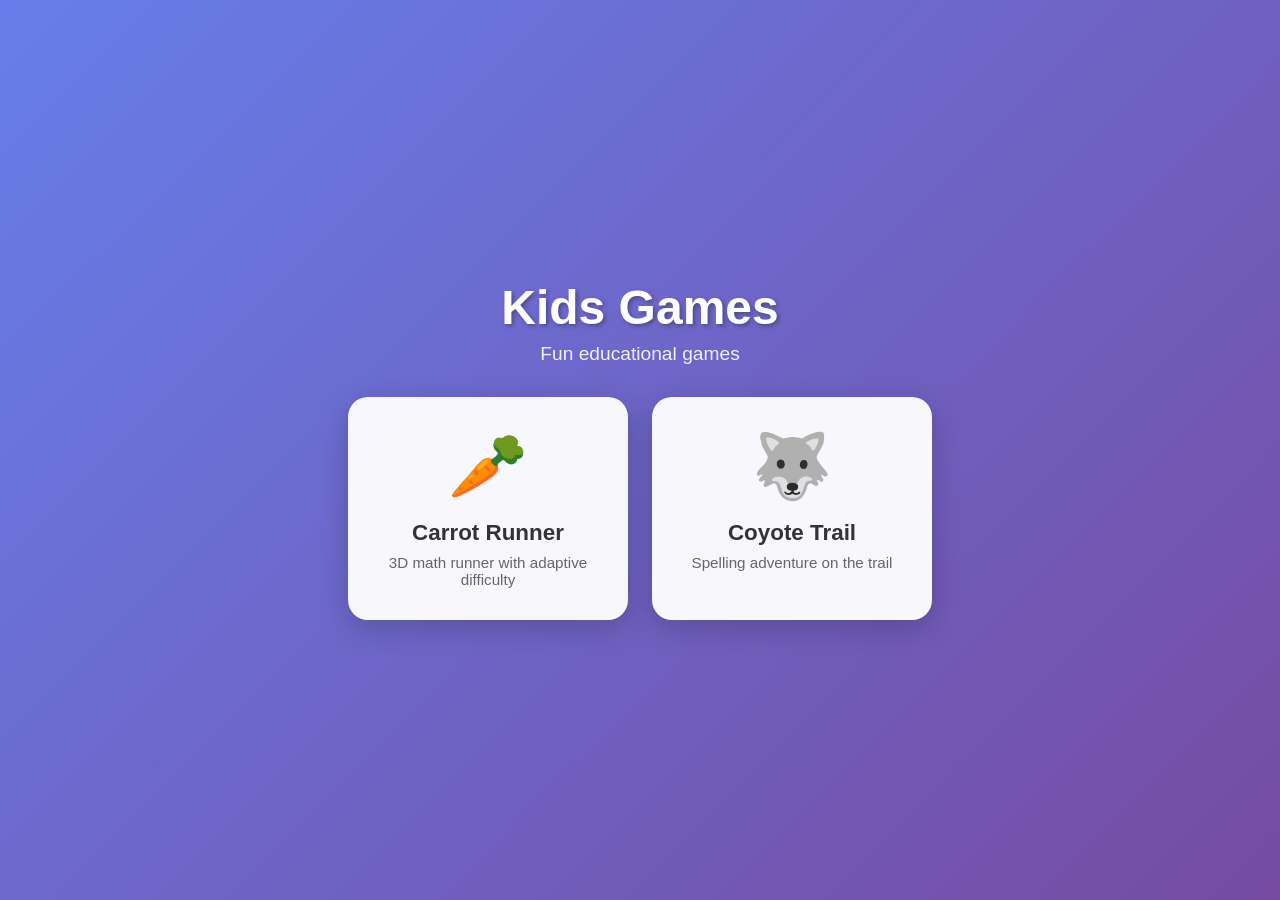
==== index.html @ ef374531 "Initial: Carrot Runner + Coyote Trail" ====
<!DOCTYPE html>
<html lang="en">
<head>
<meta charset="UTF-8">
<meta name="viewport" content="width=device-width, initial-scale=1.0">
<title>Kids Games</title>
<style>
* { margin: 0; padding: 0; box-sizing: border-box; }
body { font-family: 'Segoe UI', sans-serif; background: linear-gradient(135deg, #667eea 0%, #764ba2 100%); min-height: 100vh; display: flex; align-items: center; justify-content: center; }
.container { text-align: center; color: #fff; }
h1 { font-size: 3rem; margin-bottom: 0.5rem; text-shadow: 2px 2px 4px rgba(0,0,0,0.3); }
.subtitle { font-size: 1.2rem; opacity: 0.9; margin-bottom: 2rem; }
.games { display: flex; gap: 1.5rem; flex-wrap: wrap; justify-content: center; }
.game-card { background: rgba(255,255,255,0.95); border-radius: 20px; padding: 2rem; width: 280px; text-decoration: none; color: #333; transition: transform 0.2s, box-shadow 0.2s; box-shadow: 0 8px 30px rgba(0,0,0,0.2); }
.game-card:hover { transform: translateY(-5px); box-shadow: 0 12px 40px rgba(0,0,0,0.3); }
.game-icon { font-size: 4rem; margin-bottom: 1rem; }
.game-card h2 { font-size: 1.4rem; margin-bottom: 0.5rem; }
.game-card p { font-size: 0.95rem; color: #666; }
</style>
</head>
<body>
<div class="container">
<h1>Kids Games</h1>
<p class="subtitle">Fun educational games</p>
<div class="games">
<a href="carrot-runner/" class="game-card">
<div class="game-icon">🥕</div>
<h2>Carrot Runner</h2>
<p>3D math runner with adaptive difficulty</p>
</a>
<a href="coyote-trail/" class="game-card">
<div class="game-icon">🐺</div>
<h2>Coyote Trail</h2>
<p>Spelling adventure on the trail</p>
</a>
</div>
</div>
</body>
</html>
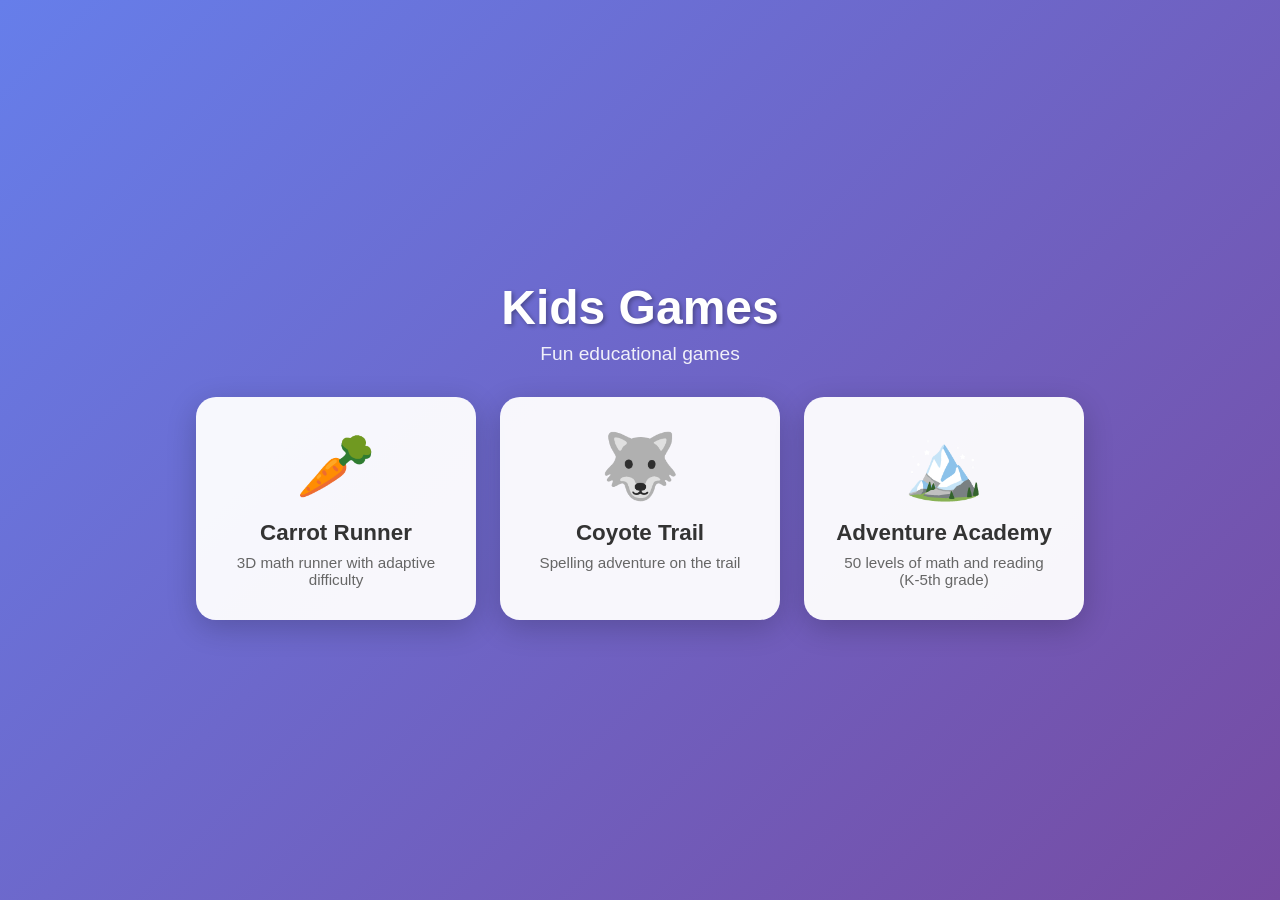
==== commit d66918fe: "Add Adventure Academy to landing page" ====
--- a/index.html
+++ b/index.html
@@ -33,6 +33,11 @@
 <h2>Coyote Trail</h2>
 <p>Spelling adventure on the trail</p>
 </a>
+<a href="adventure-academy/" class="game-card">
+<div class="game-icon">🏔️</div>
+<h2>Adventure Academy</h2>
+<p>50 levels of math and reading (K-5th grade)</p>
+</a>
 </div>
 </div>
 </body>
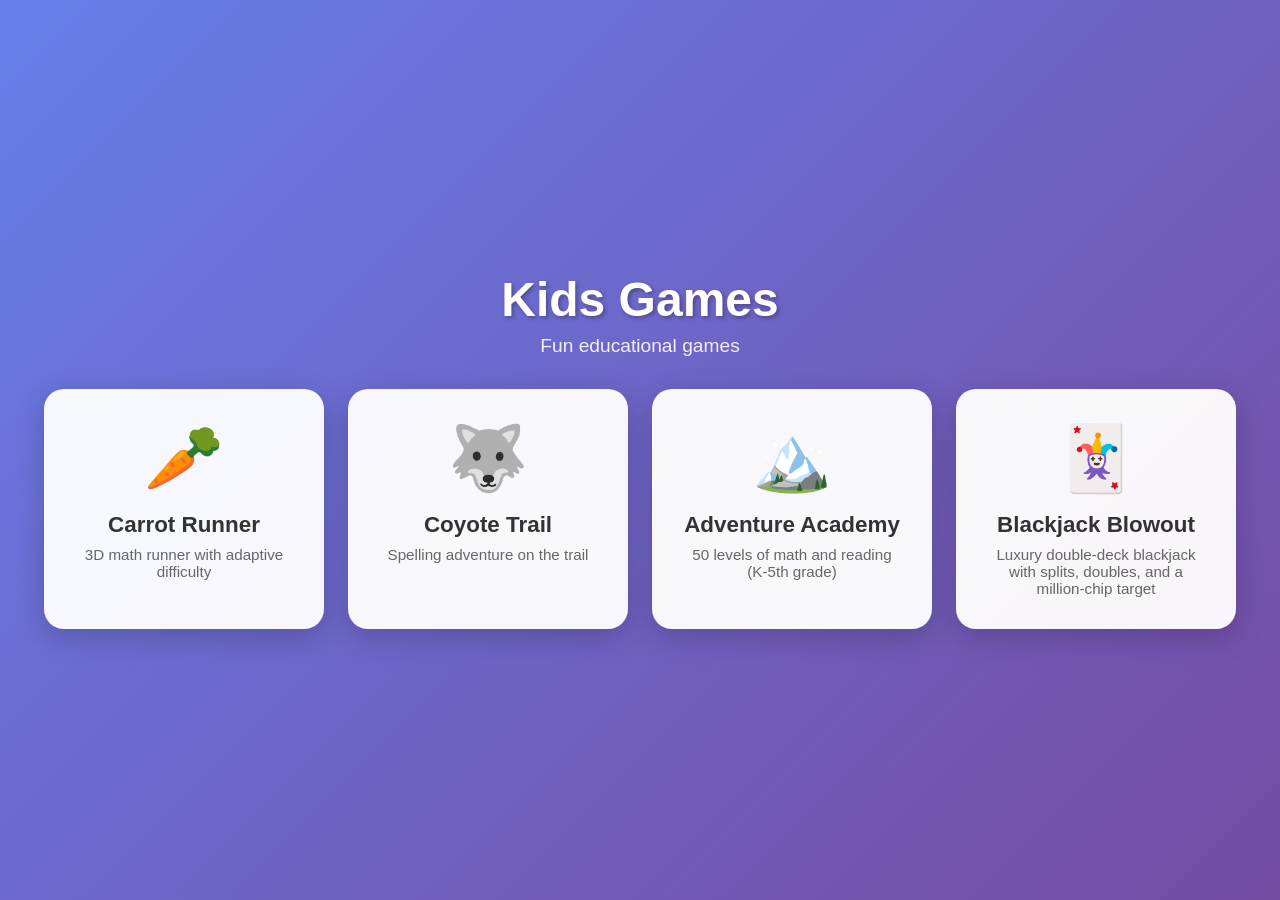
==== commit 3c278574: "Add Blackjack Blowout game" ====
--- a/index.html
+++ b/index.html
@@ -38,6 +38,11 @@
 <h2>Adventure Academy</h2>
 <p>50 levels of math and reading (K-5th grade)</p>
 </a>
+<a href="blackjack-blowout/" class="game-card">
+<div class="game-icon">🃏</div>
+<h2>Blackjack Blowout</h2>
+<p>Luxury double-deck blackjack with splits, doubles, and a million-chip target</p>
+</a>
 </div>
 </div>
 </body>
